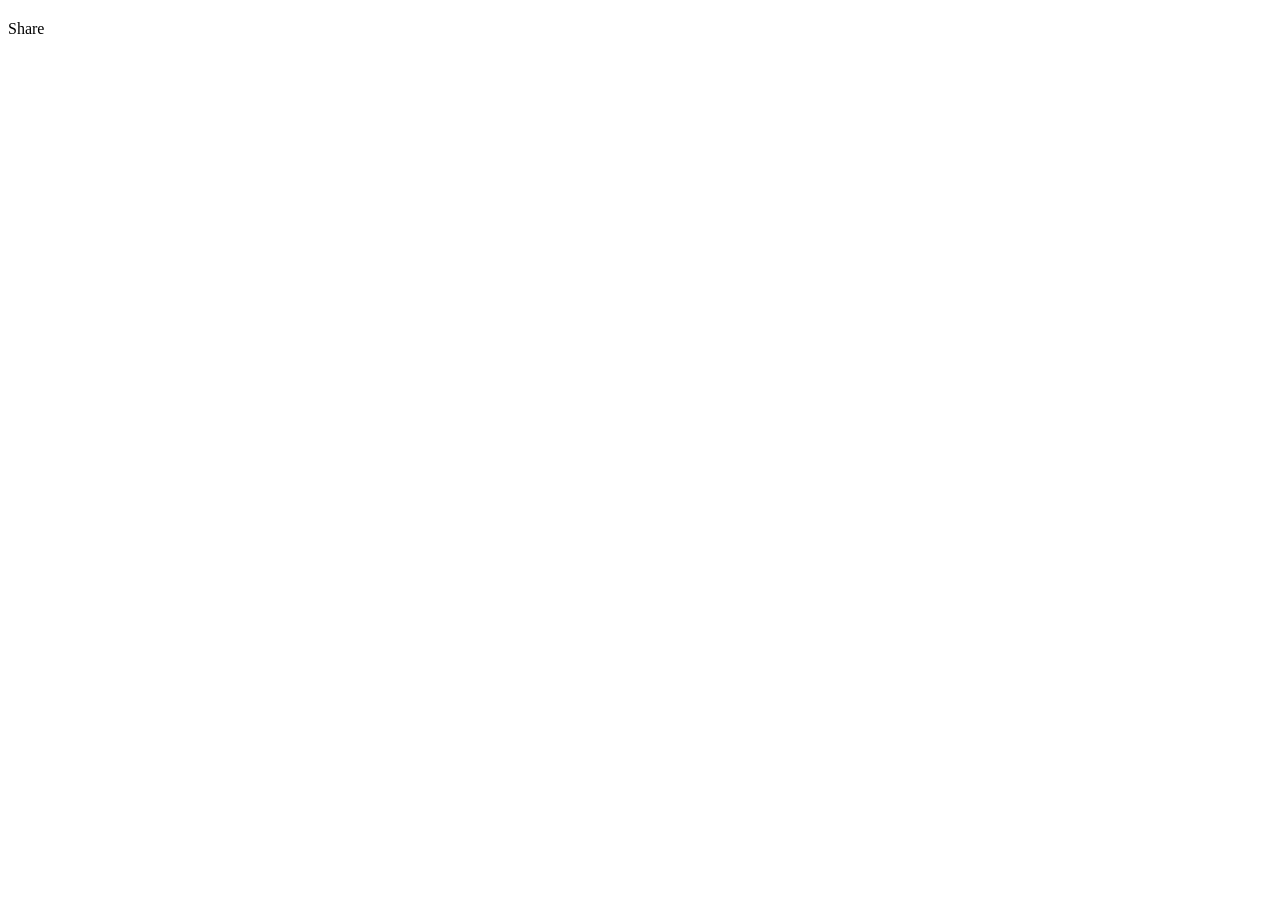
==== index.html @ 39d2293b "Create index.html" ====
<!DOCTYPE html>
<html lang="en">
<head>
    <meta charset="UTF-8">
    <meta name="viewport" content="width=device-width, initial-scale=1.0">

    <title>Digital Business Card</title>

    <link rel="stylesheet" href="style.css">

    <script src="https://kit.fontawesome.com/6b7f6e4f2b.js" crossorigin="anonymous"></script>
</head>

<body>

<div class="container">

    <!-- Profile -->
    <section id="profileSection" class="card">
        <img id="profileImage" src="" alt="" style="display:none;">

        <h1 id="name"></h1>

        <p id="designation"></p>

        <h2 id="company"></h2>

        <p id="tagline"></p>

    </section>


    <!-- Contact Buttons -->

    <section id="buttonsSection" class="card">

        <a id="callBtn" class="action-btn" style="display:none;">
            <i class="fa-solid fa-phone"></i>
            Call
        </a>

        <a id="whatsappBtn" class="action-btn" style="display:none;">
            <i class="fa-brands fa-whatsapp"></i>
            WhatsApp
        </a>

        <a id="emailBtn" class="action-btn" style="display:none;">
            <i class="fa-solid fa-envelope"></i>
            Email
        </a>

        <a id="websiteBtn" class="action-btn" style="display:none;">
            <i class="fa-solid fa-globe"></i>
            Website
        </a>

        <a id="directionBtn" class="action-btn" style="display:none;">
            <i class="fa-solid fa-location-dot"></i>
            Directions
        </a>

        <a id="saveBtn" class="action-btn" style="display:none;">
            <i class="fa-solid fa-address-card"></i>
            Save Contact
        </a>

        <a id="shareBtn" class="action-btn">
            <i class="fa-solid fa-share-nodes"></i>
            Share
        </a>

    </section>


    <!-- About -->

    <section id="aboutSection" class="card" style="display:none;">

        <h3>About</h3>

        <p id="about"></p>

    </section>



    <!-- Address -->

    <section id="addressSection" class="card" style="display:none;">

        <h3>Office Address</h3>

        <p id="address"></p>

    </section>



    <!-- Gallery -->

    <section id="gallerySection" class="card" style="display:none;">

        <h3>Gallery</h3>

        <div id="gallery"></div>

    </section>



    <!-- Social -->

    <section id="socialSection" class="card" style="display:none;">

        <h3>Connect</h3>

        <div id="socialLinks"></div>

    </section>

</div>

<script src="script.js"></script>

</body>
</html>
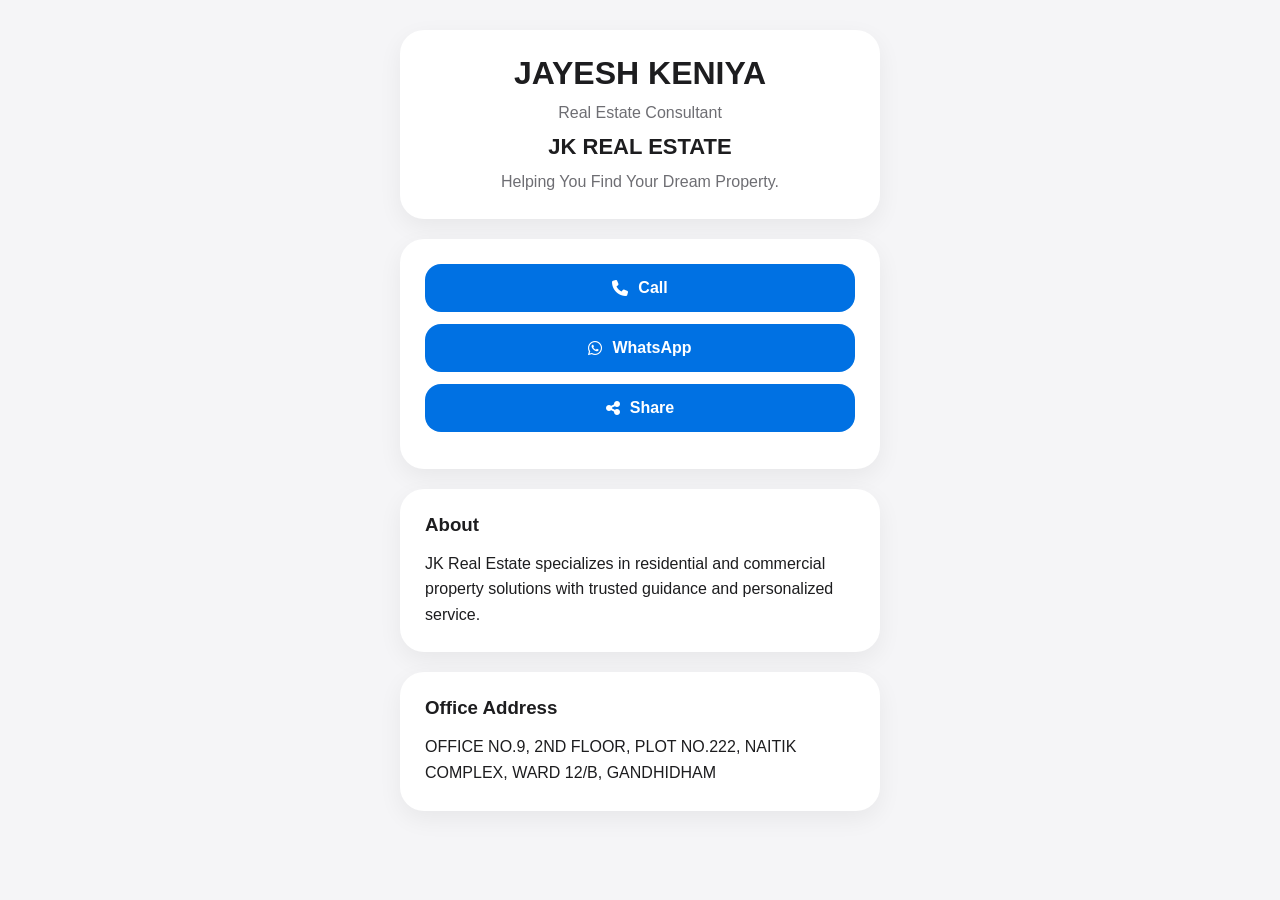
==== commit c669e292: "Update index.html" ====
--- a/index.html
+++ b/index.html
@@ -1,5 +1,6 @@
 <!DOCTYPE html>
 <html lang="en">
+
 <head>
     <meta charset="UTF-8">
     <meta name="viewport" content="width=device-width, initial-scale=1.0">
@@ -8,119 +9,120 @@
 
     <link rel="stylesheet" href="style.css">
 
-    <script src="https://kit.fontawesome.com/6b7f6e4f2b.js" crossorigin="anonymous"></script>
+    <!-- Font Awesome Free -->
+    <link rel="stylesheet"
+        href="https://cdnjs.cloudflare.com/ajax/libs/font-awesome/6.5.2/css/all.min.css">
 </head>
 
 <body>
 
-<div class="container">
+    <div class="container">
 
-    <!-- Profile -->
-    <section id="profileSection" class="card">
-        <img id="profileImage" src="" alt="" style="display:none;">
+        <!-- Profile -->
+        <section id="profileSection" class="card">
 
-        <h1 id="name"></h1>
+            <img id="profileImage" src="" alt="Profile" style="display:none;">
 
-        <p id="designation"></p>
+            <h1 id="name"></h1>
 
-        <h2 id="company"></h2>
+            <p id="designation"></p>
 
-        <p id="tagline"></p>
+            <h2 id="company"></h2>
 
-    </section>
+            <p id="tagline"></p>
+
+        </section>
 
 
-    <!-- Contact Buttons -->
+        <!-- Contact Buttons -->
 
-    <section id="buttonsSection" class="card">
+        <section id="buttonsSection" class="card">
 
-        <a id="callBtn" class="action-btn" style="display:none;">
-            <i class="fa-solid fa-phone"></i>
-            Call
-        </a>
+            <a id="callBtn" class="action-btn" style="display:none;">
+                <i class="fa-solid fa-phone"></i>
+                <span>Call</span>
+            </a>
 
-        <a id="whatsappBtn" class="action-btn" style="display:none;">
-            <i class="fa-brands fa-whatsapp"></i>
-            WhatsApp
-        </a>
+            <a id="whatsappBtn" class="action-btn" style="display:none;">
+                <i class="fa-brands fa-whatsapp"></i>
+                <span>WhatsApp</span>
+            </a>
 
-        <a id="emailBtn" class="action-btn" style="display:none;">
-            <i class="fa-solid fa-envelope"></i>
-            Email
-        </a>
+            <a id="emailBtn" class="action-btn" style="display:none;">
+                <i class="fa-solid fa-envelope"></i>
+                <span>Email</span>
+            </a>
 
-        <a id="websiteBtn" class="action-btn" style="display:none;">
-            <i class="fa-solid fa-globe"></i>
-            Website
-        </a>
+            <a id="websiteBtn" class="action-btn" style="display:none;">
+                <i class="fa-solid fa-globe"></i>
+                <span>Website</span>
+            </a>
 
-        <a id="directionBtn" class="action-btn" style="display:none;">
-            <i class="fa-solid fa-location-dot"></i>
-            Directions
-        </a>
+            <a id="directionBtn" class="action-btn" style="display:none;">
+                <i class="fa-solid fa-location-dot"></i>
+                <span>Directions</span>
+            </a>
 
-        <a id="saveBtn" class="action-btn" style="display:none;">
-            <i class="fa-solid fa-address-card"></i>
-            Save Contact
-        </a>
+            <a id="saveBtn" class="action-btn" style="display:none;">
+                <i class="fa-solid fa-address-card"></i>
+                <span>Save Contact</span>
+            </a>
 
-        <a id="shareBtn" class="action-btn">
-            <i class="fa-solid fa-share-nodes"></i>
-            Share
-        </a>
+            <a id="shareBtn" class="action-btn">
+                <i class="fa-solid fa-share-nodes"></i>
+                <span>Share</span>
+            </a>
 
-    </section>
+        </section>
 
 
-    <!-- About -->
+        <!-- About -->
 
-    <section id="aboutSection" class="card" style="display:none;">
+        <section id="aboutSection" class="card" style="display:none;">
 
-        <h3>About</h3>
+            <h3>About</h3>
 
-        <p id="about"></p>
+            <p id="about"></p>
 
-    </section>
+        </section>
 
 
+        <!-- Address -->
 
-    <!-- Address -->
+        <section id="addressSection" class="card" style="display:none;">
 
-    <section id="addressSection" class="card" style="display:none;">
+            <h3>Office Address</h3>
 
-        <h3>Office Address</h3>
+            <p id="address"></p>
 
-        <p id="address"></p>
-
-    </section>
+        </section>
 
 
+        <!-- Gallery -->
 
-    <!-- Gallery -->
+        <section id="gallerySection" class="card" style="display:none;">
 
-    <section id="gallerySection" class="card" style="display:none;">
+            <h3>Gallery</h3>
 
-        <h3>Gallery</h3>
+            <div id="gallery"></div>
 
-        <div id="gallery"></div>
-
-    </section>
+        </section>
 
 
+        <!-- Social -->
 
-    <!-- Social -->
+        <section id="socialSection" class="card" style="display:none;">
 
-    <section id="socialSection" class="card" style="display:none;">
+            <h3>Connect</h3>
 
-        <h3>Connect</h3>
+            <div id="socialLinks"></div>
 
-        <div id="socialLinks"></div>
+        </section>
 
-    </section>
+    </div>
 
-</div>
-
-<script src="script.js"></script>
+    <script src="script.js"></script>
 
 </body>
+
 </html>
--- a/style.css
+++ b/style.css
@@ -0,0 +1,110 @@
+/* Apple Inspired Design */
+
+*{
+    margin:0;
+    padding:0;
+    box-sizing:border-box;
+}
+
+body{
+    font-family:-apple-system,BlinkMacSystemFont,"Segoe UI",Roboto,sans-serif;
+    background:#f5f5f7;
+    color:#1d1d1f;
+    display:flex;
+    justify-content:center;
+    padding:30px 15px;
+}
+
+.container{
+    width:100%;
+    max-width:480px;
+}
+
+.card{
+    background:#fff;
+    border-radius:24px;
+    padding:25px;
+    margin-bottom:20px;
+    box-shadow:0 8px 25px rgba(0,0,0,.06);
+}
+
+#profileSection{
+    text-align:center;
+}
+
+#profileImage{
+    width:120px;
+    height:120px;
+    border-radius:50%;
+    object-fit:cover;
+    margin-bottom:20px;
+}
+
+#name{
+    font-size:32px;
+    font-weight:700;
+}
+
+#designation{
+    color:#6e6e73;
+    margin-top:8px;
+}
+
+#company{
+    margin-top:8px;
+    font-size:22px;
+    font-weight:600;
+}
+
+#tagline{
+    color:#6e6e73;
+    margin-top:10px;
+    line-height:1.5;
+}
+
+.action-btn{
+    display:flex;
+    align-items:center;
+    justify-content:center;
+    gap:10px;
+
+    width:100%;
+    margin-bottom:12px;
+
+    padding:15px;
+
+    border-radius:16px;
+
+    text-decoration:none;
+
+    background:#0071e3;
+
+    color:white;
+
+    font-weight:600;
+
+    transition:.25s;
+}
+
+.action-btn:hover{
+    background:#005fc2;
+}
+
+h3{
+    margin-bottom:15px;
+}
+
+p{
+    line-height:1.6;
+}
+
+#gallery{
+    display:grid;
+    grid-template-columns:repeat(2,1fr);
+    gap:10px;
+}
+
+#gallery img{
+    width:100%;
+    border-radius:14px;
+}
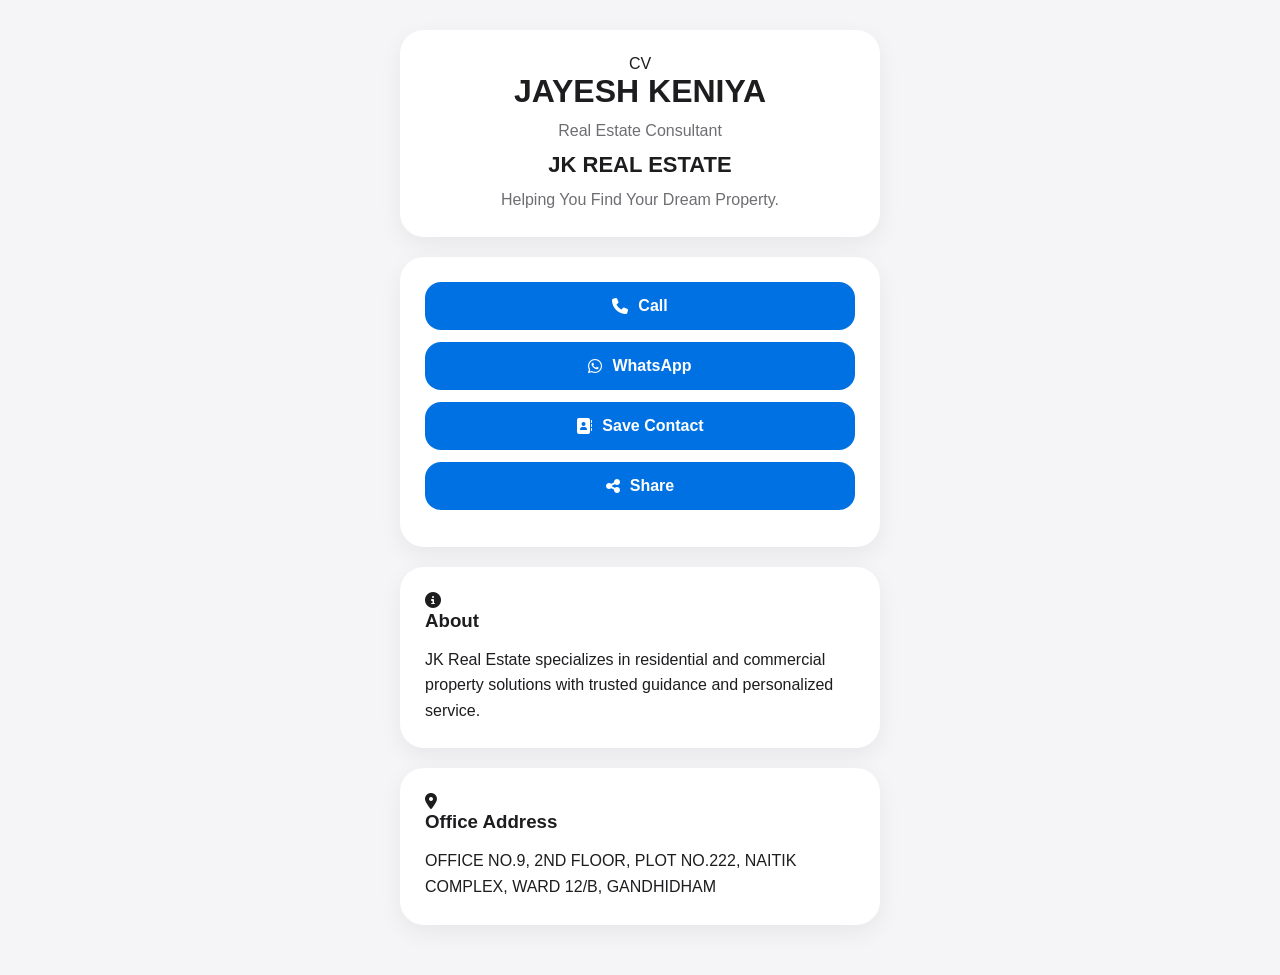
==== commit 724c1d9e: "Basic index.html" ====
--- a/index.html
+++ b/index.html
@@ -7,21 +7,39 @@
 
     <title>Digital Business Card</title>
 
-    <link rel="stylesheet" href="style.css">
+    <meta name="theme-color" content="#f5f5f7">
 
-    <!-- Font Awesome Free -->
+    <!-- Inter Font -->
+    <link href="https://fonts.googleapis.com/css2?family=Inter:wght@300;400;500;600;700;800&display=swap" rel="stylesheet">
+
+    <!-- Font Awesome -->
     <link rel="stylesheet"
         href="https://cdnjs.cloudflare.com/ajax/libs/font-awesome/6.5.2/css/all.min.css">
+
+    <link rel="stylesheet" href="style.css">
 </head>
 
 <body>
 
+    <!-- Background Decoration -->
+    <div class="bg-circle bg1"></div>
+    <div class="bg-circle bg2"></div>
+
     <div class="container">
 
-        <!-- Profile -->
-        <section id="profileSection" class="card">
+        <!-- HERO CARD -->
 
-            <img id="profileImage" src="" alt="Profile" style="display:none;">
+        <section id="profileSection" class="card hero-card">
+
+            <div class="profile-wrapper">
+
+                <img id="profileImage" src="" alt="Profile" style="display:none;">
+
+                <div id="profileInitials">
+                    CV
+                </div>
+
+            </div>
 
             <h1 id="name"></h1>
 
@@ -33,89 +51,65 @@
 
         </section>
 
-
-        <!-- Contact Buttons -->
+        <!-- ACTION BUTTONS -->
 
         <section id="buttonsSection" class="card">
 
-            <a id="callBtn" class="action-btn" style="display:none;">
-                <i class="fa-solid fa-phone"></i>
-                <span>Call</span>
-            </a>
+            <div class="button-grid">
 
-            <a id="whatsappBtn" class="action-btn" style="display:none;">
-                <i class="fa-brands fa-whatsapp"></i>
-                <span>WhatsApp</span>
-            </a>
+                <a id="callBtn" class="action-btn" style="display:none;">
+                    <i class="fa-solid fa-phone"></i>
+                    <span>Call</span>
+                </a>
 
-            <a id="emailBtn" class="action-btn" style="display:none;">
-                <i class="fa-solid fa-envelope"></i>
-                <span>Email</span>
-            </a>
+                <a id="whatsappBtn" class="action-btn" style="display:none;">
+                    <i class="fa-brands fa-whatsapp"></i>
+                    <span>WhatsApp</span>
+                </a>
 
-            <a id="websiteBtn" class="action-btn" style="display:none;">
-                <i class="fa-solid fa-globe"></i>
-                <span>Website</span>
-            </a>
+                <a id="saveBtn" class="action-btn" style="display:none;">
+                    <i class="fa-solid fa-address-book"></i>
+                    <span>Save Contact</span>
+                </a>
 
-            <a id="directionBtn" class="action-btn" style="display:none;">
-                <i class="fa-solid fa-location-dot"></i>
-                <span>Directions</span>
-            </a>
+                <a id="shareBtn" class="action-btn">
+                    <i class="fa-solid fa-share-nodes"></i>
+                    <span>Share</span>
+                </a>
 
-            <a id="saveBtn" class="action-btn" style="display:none;">
-                <i class="fa-solid fa-address-card"></i>
-                <span>Save Contact</span>
-            </a>
-
-            <a id="shareBtn" class="action-btn">
-                <i class="fa-solid fa-share-nodes"></i>
-                <span>Share</span>
-            </a>
+            </div>
 
         </section>
 
-
-        <!-- About -->
+        <!-- ABOUT -->
 
         <section id="aboutSection" class="card" style="display:none;">
 
-            <h3>About</h3>
+            <div class="section-heading">
+
+                <i class="fa-solid fa-circle-info"></i>
+
+                <h3>About</h3>
+
+            </div>
 
             <p id="about"></p>
 
         </section>
 
-
-        <!-- Address -->
+        <!-- ADDRESS -->
 
         <section id="addressSection" class="card" style="display:none;">
 
-            <h3>Office Address</h3>
+            <div class="section-heading">
+
+                <i class="fa-solid fa-location-dot"></i>
+
+                <h3>Office Address</h3>
+
+            </div>
 
             <p id="address"></p>
-
-        </section>
-
-
-        <!-- Gallery -->
-
-        <section id="gallerySection" class="card" style="display:none;">
-
-            <h3>Gallery</h3>
-
-            <div id="gallery"></div>
-
-        </section>
-
-
-        <!-- Social -->
-
-        <section id="socialSection" class="card" style="display:none;">
-
-            <h3>Connect</h3>
-
-            <div id="socialLinks"></div>
 
         </section>
 
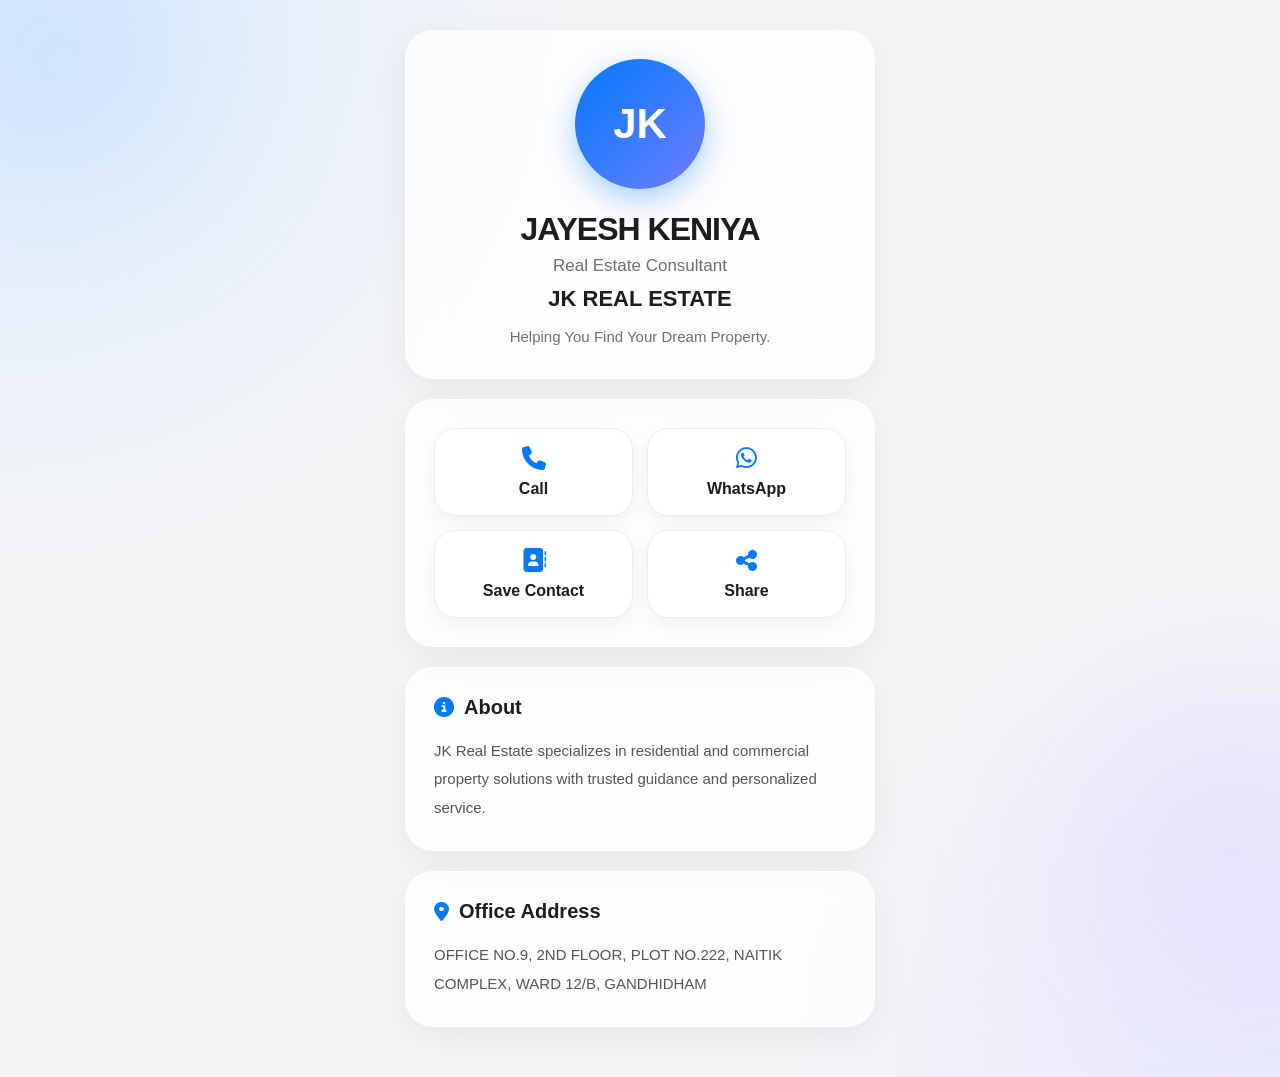
==== commit 94b09b04: "Update basic index.html" ====
--- a/index.html
+++ b/index.html
@@ -35,8 +35,7 @@
 
                 <img id="profileImage" src="" alt="Profile" style="display:none;">
 
-                <div id="profileInitials">
-                    CV
+                <div id="profileInitials" style="display:flex;">
                 </div>
 
             </div>
--- a/style.css
+++ b/style.css
@@ -1,4 +1,7 @@
-/* Apple Inspired Design */
+/* ===========================
+   CVP Digital Card v1
+   Premium ₹250 Theme
+=========================== */
 
 *{
     margin:0;
@@ -6,105 +9,407 @@
     box-sizing:border-box;
 }
 
+html{
+    scroll-behavior:smooth;
+}
+
 body{
-    font-family:-apple-system,BlinkMacSystemFont,"Segoe UI",Roboto,sans-serif;
-    background:#f5f5f7;
+
+    font-family:'Inter',sans-serif;
+
     color:#1d1d1f;
+
+    background:
+    radial-gradient(circle at top left,#dcecff 0%,transparent 35%),
+    radial-gradient(circle at bottom right,#e8e8ff 0%,transparent 30%),
+    #f5f5f7;
+
+    min-height:100vh;
+
     display:flex;
+
     justify-content:center;
-    padding:30px 15px;
+
+    padding:30px 16px;
+
+    overflow-x:hidden;
+
+}
+
+.bg-circle{
+
+    position:fixed;
+
+    border-radius:50%;
+
+    filter:blur(80px);
+
+    opacity:.45;
+
+    z-index:-1;
+
+}
+
+.bg1{
+
+    width:260px;
+
+    height:260px;
+
+    background:#b9d7ff;
+
+    top:-70px;
+
+    left:-70px;
+
+}
+
+.bg2{
+
+    width:300px;
+
+    height:300px;
+
+    background:#ddd5ff;
+
+    right:-100px;
+
+    bottom:-100px;
+
 }
 
 .container{
+
     width:100%;
-    max-width:480px;
+
+    max-width:470px;
+
 }
 
 .card{
-    background:#fff;
-    border-radius:24px;
-    padding:25px;
+
+    background:rgba(255,255,255,.75);
+
+    backdrop-filter:blur(18px);
+
+    -webkit-backdrop-filter:blur(18px);
+
+    border:1px solid rgba(255,255,255,.65);
+
+    border-radius:28px;
+
+    padding:28px;
+
     margin-bottom:20px;
-    box-shadow:0 8px 25px rgba(0,0,0,.06);
-}
-
-#profileSection{
+
+    box-shadow:
+    0 10px 35px rgba(0,0,0,.06);
+
+    animation:fadeUp .7s ease both;
+
+}
+
+.hero-card{
+
     text-align:center;
+
+}
+
+.profile-wrapper{
+
+    display:flex;
+
+    justify-content:center;
+
+    margin-bottom:22px;
+
+}
+
+#profileImage,
+#profileInitials{
+
+    width:130px;
+
+    height:130px;
+
+    border-radius:50%;
+
 }
 
 #profileImage{
-    width:120px;
-    height:120px;
-    border-radius:50%;
+
     object-fit:cover;
-    margin-bottom:20px;
+
+    border:5px solid white;
+
+    box-shadow:
+    0 10px 30px rgba(0,0,0,.12);
+
+}
+
+#profileInitials{
+
+    display:flex;
+
+    align-items:center;
+
+    justify-content:center;
+
+    font-size:42px;
+
+    font-weight:700;
+
+    color:white;
+
+    background:linear-gradient(135deg,#007AFF,#6E7CFF);
+
+    box-shadow:
+    0 10px 30px rgba(0,122,255,.35);
+
 }
 
 #name{
+
     font-size:32px;
+
+    font-weight:800;
+
+    letter-spacing:-1px;
+
+    margin-bottom:8px;
+
+}
+
+#designation{
+
+    color:#6e6e73;
+
+    font-size:17px;
+
+    margin-bottom:10px;
+
+}
+
+#company{
+
+    font-size:22px;
+
     font-weight:700;
-}
-
-#designation{
+
+    margin-bottom:12px;
+
+}
+
+#tagline{
+
     color:#6e6e73;
-    margin-top:8px;
+
+    line-height:1.7;
+
+    font-size:15px;
+
+}
+
+.button-grid{
+
+    display:grid;
+
+    grid-template-columns:1fr 1fr;
+
+    gap:14px;
+
+}
+
+.action-btn{
+
+    display:flex;
+
+    flex-direction:column;
+
+    align-items:center;
+
+    justify-content:center;
+
+    gap:10px;
+
+    text-decoration:none;
+
+    min-height:88px;
+
+    border-radius:22px;
+
+    background:white;
+
+    color:#1d1d1f;
+
+    font-weight:600;
+
+    border:1px solid #ececec;
+
+    transition:.25s;
+
+    box-shadow:
+    0 6px 18px rgba(0,0,0,.05);
+
+}
+
+.action-btn i{
+
+    font-size:24px;
+
+    color:#007AFF;
+
+}
+
+.action-btn:hover{
+
+    transform:translateY(-4px);
+
+    box-shadow:
+    0 16px 30px rgba(0,0,0,.10);
+
+}
+
+.action-btn:active{
+
+    transform:scale(.97);
+
+}
+
+.section-heading{
+
+    display:flex;
+
+    align-items:center;
+
+    gap:10px;
+
+    margin-bottom:18px;
+
+}
+
+.section-heading i{
+
+    color:#007AFF;
+
+    font-size:20px;
+
+}
+
+.section-heading h3{
+
+    font-size:20px;
+
+    font-weight:700;
+
+}
+
+#about,
+#address{
+
+    line-height:1.9;
+
+    color:#555;
+
+    font-size:15px;
+
+}
+
+@keyframes fadeUp{
+
+from{
+
+opacity:0;
+
+transform:translateY(25px);
+
+}
+
+to{
+
+opacity:1;
+
+transform:translateY(0);
+
+}
+
+}
+
+@media(max-width:480px){
+
+.card{
+
+padding:22px;
+
+}
+
+#name{
+
+font-size:28px;
+
 }
 
 #company{
-    margin-top:8px;
-    font-size:22px;
-    font-weight:600;
-}
-
-#tagline{
-    color:#6e6e73;
-    margin-top:10px;
-    line-height:1.5;
+
+font-size:20px;
+
+}
+
+#profileImage,
+#profileInitials{
+
+width:115px;
+
+height:115px;
+
 }
 
 .action-btn{
-    display:flex;
-    align-items:center;
-    justify-content:center;
-    gap:10px;
-
-    width:100%;
-    margin-bottom:12px;
-
-    padding:15px;
-
-    border-radius:16px;
-
-    text-decoration:none;
-
-    background:#0071e3;
-
-    color:white;
-
-    font-weight:600;
-
-    transition:.25s;
-}
-
-.action-btn:hover{
-    background:#005fc2;
-}
-
-h3{
-    margin-bottom:15px;
-}
-
-p{
-    line-height:1.6;
-}
-
-#gallery{
-    display:grid;
-    grid-template-columns:repeat(2,1fr);
-    gap:10px;
-}
-
-#gallery img{
-    width:100%;
-    border-radius:14px;
-}
+
+min-height:80px;
+
+}
+
+}
+
+@media(prefers-color-scheme:dark){
+
+body{
+
+background:
+radial-gradient(circle at top left,#162132 0%,transparent 35%),
+radial-gradient(circle at bottom right,#241d38 0%,transparent 30%),
+#0f1115;
+
+color:#fff;
+
+}
+
+.card{
+
+background:rgba(30,30,34,.72);
+
+border:1px solid rgba(255,255,255,.08);
+
+}
+
+.action-btn{
+
+background:#202124;
+
+border:1px solid #303134;
+
+color:white;
+
+}
+
+#designation,
+#tagline,
+#about,
+#address{
+
+color:#cfcfcf;
+
+}
+
+}
